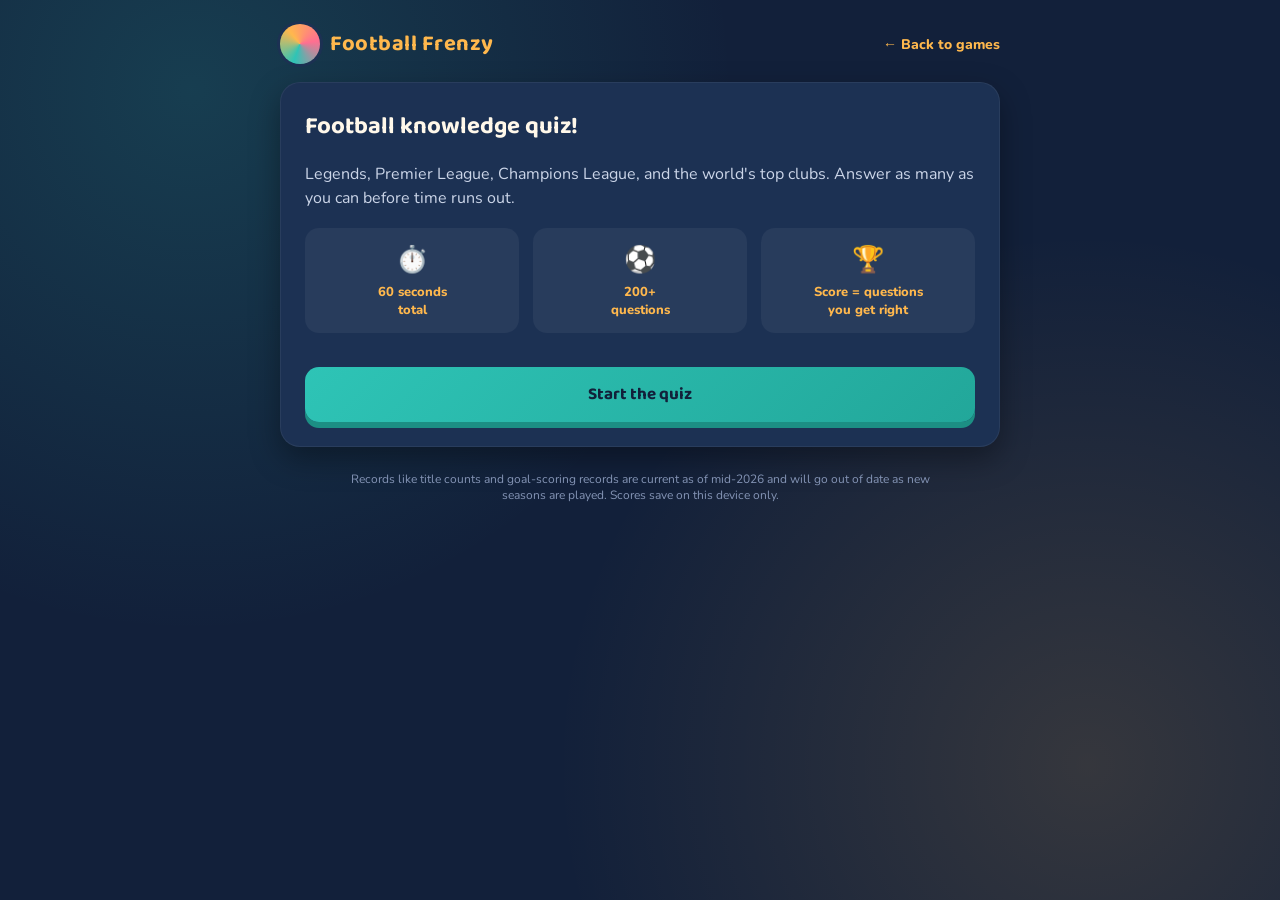
==== football-quiz.html @ 8cd802bc "Add files via upload" ====
<!DOCTYPE html>
<html lang="en">
<head>
<meta charset="UTF-8">
<meta name="viewport" content="width=device-width, initial-scale=1.0">
<title>Football Frenzy — Football Knowledge Quiz</title>
<link rel="preconnect" href="https://fonts.googleapis.com">
<link href="https://fonts.googleapis.com/css2?family=Baloo+2:wght@500;700;800&family=Nunito:wght@400;600;800&display=swap" rel="stylesheet">
<style>
  :root{
    --navy:#12203A;
    --navy-light:#1C3153;
    --cream:#FFF8EA;
    --gold:#FFB84D;
    --teal:#2EC4B6;
    --pink:#FF6F91;
    --ink:#152238;
    --good:#3DCC7C;
    --bad:#FF5D5D;
  }
  *{box-sizing:border-box;}
  body{
    margin:0;
    min-height:100vh;
    background:
      radial-gradient(circle at 15% 10%, rgba(46,196,182,0.18), transparent 40%),
      radial-gradient(circle at 85% 85%, rgba(255,184,77,0.15), transparent 40%),
      var(--navy);
    font-family:'Nunito',sans-serif;
    color:var(--cream);
    display:flex;
    flex-direction:column;
    align-items:center;
    padding:24px 16px 60px;
  }
  h1,h2,h3{font-family:'Baloo 2',sans-serif;margin:0;}
  a{color:var(--gold);}
  .top-nav{width:100%;max-width:720px;display:flex;justify-content:space-between;align-items:center;margin-bottom:18px;}
  .top-nav a{text-decoration:none;font-weight:800;font-size:14px;}
  .brand{display:flex;align-items:center;gap:10px;}
  .brand-badge{
    width:40px;height:40px;border-radius:50%;
    background:conic-gradient(from 200deg, var(--teal), var(--gold), var(--pink), var(--teal));
    box-shadow:0 0 0 3px var(--navy-light);
  }
  .brand h1{font-size:22px;color:var(--gold);letter-spacing:0.5px;}

  .card{
    width:100%;max-width:720px;
    background:var(--navy-light);
    border-radius:20px;
    padding:24px;
    box-shadow:0 12px 30px rgba(0,0,0,0.35);
    border:1px solid rgba(255,255,255,0.06);
  }

  #start-screen p{font-size:16px;line-height:1.5;color:#CBD5E8;}
  #start-screen .rules{display:flex;gap:14px;flex-wrap:wrap;margin:18px 0;}
  #start-screen .rule{
    flex:1;min-width:150px;
    background:rgba(255,255,255,0.05);
    border-radius:14px;
    padding:14px;
    text-align:center;
  }
  #start-screen .rule .emoji{font-size:26px;}
  #start-screen .rule .label{font-weight:800;font-size:13px;margin-top:6px;color:var(--gold);}

  input[type=text]{
    width:100%;padding:12px 14px;border-radius:12px;border:none;
    font-family:'Nunito',sans-serif;font-size:16px;font-weight:600;
    background:var(--cream);color:var(--ink);
  }
  button{
    font-family:'Baloo 2',sans-serif;
    cursor:pointer;
    border:none;
    border-radius:14px;
    font-weight:700;
  }
  .btn-primary{
    background:linear-gradient(135deg,var(--teal),#22A79A);
    color:var(--navy);
    padding:14px 22px;
    font-size:17px;
    width:100%;
    margin-top:16px;
    box-shadow:0 6px 0 #1C8F84;
    transition:transform .05s ease;
  }
  .btn-primary:active{transform:translateY(4px);box-shadow:0 2px 0 #1C8F84;}

  #game-screen{display:none;}
  .hud{display:flex;justify-content:space-between;align-items:center;margin-bottom:14px;}
  .hud .pill{
    background:rgba(255,255,255,0.08);
    padding:6px 14px;border-radius:999px;font-weight:800;font-size:14px;
  }
  .hud .timer{
    font-size:26px;font-weight:800;color:var(--gold);
    min-width:60px;text-align:right;
  }
  .timer.warn{color:var(--bad);}
  #timer-bar-track{height:6px;border-radius:6px;background:rgba(255,255,255,0.1);overflow:hidden;margin-bottom:18px;}
  #timer-bar{height:100%;background:linear-gradient(90deg,var(--teal),var(--gold));width:100%;}

  .category-tag{
    display:inline-block;
    background:rgba(255,184,77,0.15);
    color:var(--gold);
    font-size:12px;
    font-weight:800;
    padding:4px 12px;
    border-radius:999px;
    margin:0 auto 10px;
  }
  .tag-row{text-align:center;}

  #ball-visual{
    background:var(--cream);
    border-radius:16px;
    height:110px;
    display:flex;align-items:center;justify-content:center;
    margin-bottom:16px;
    font-size:56px;
  }

  .question-text{text-align:center;font-family:'Baloo 2',sans-serif;font-size:22px;color:var(--cream);margin-bottom:18px;line-height:1.3;}

  .answers{display:grid;grid-template-columns:1fr 1fr;gap:12px;}
  .answer-btn{
    background:rgba(255,255,255,0.06);
    color:var(--cream);
    border:2px solid rgba(255,255,255,0.12);
    padding:16px 10px;
    font-size:15px;
    text-align:center;
  }
  .answer-btn:hover{border-color:var(--teal);}
  .answer-btn.correct{background:var(--good);color:var(--ink);border-color:var(--good);}
  .answer-btn.wrong{background:var(--bad);color:#fff;border-color:var(--bad);}
  .answer-btn:disabled{cursor:default;}

  #feedback{text-align:center;font-weight:800;margin-top:14px;min-height:22px;font-size:15px;}

  #results-screen{display:none;text-align:center;}
  #results-screen .score-big{font-family:'Baloo 2',sans-serif;font-size:52px;color:var(--gold);margin:6px 0;}
  #results-screen p{color:#CBD5E8;}
  #name-form{display:flex;gap:10px;margin-top:18px;}
  #name-form input{flex:1;}
  #name-form button{padding:0 18px;background:var(--pink);color:#fff;}

  table{width:100%;border-collapse:collapse;margin-top:16px;}
  th,td{padding:10px;text-align:left;border-bottom:1px solid rgba(255,255,255,0.08);}
  th{color:var(--gold);font-family:'Baloo 2',sans-serif;font-size:14px;}
  td{font-weight:600;}
  tr:first-child td{color:var(--gold);font-weight:800;}

  .footer-note{font-size:12px;color:#8494B5;margin-top:24px;text-align:center;max-width:600px;}
</style>
</head>
<body>

<div class="top-nav">
  <div class="brand">
    <div class="brand-badge"></div>
    <h1>Football Frenzy</h1>
  </div>
  <a href="index.html">&larr; Back to games</a>
</div>

<div class="card" id="start-screen">
  <h2>Football knowledge quiz!</h2>
  <p>Legends, Premier League, Champions League, and the world's top clubs. Answer as many as you can before time runs out.</p>
  <div class="rules">
    <div class="rule"><div class="emoji">⏱️</div><div class="label">60 seconds<br>total</div></div>
    <div class="rule"><div class="emoji">⚽</div><div class="label">200+<br>questions</div></div>
    <div class="rule"><div class="emoji">🏆</div><div class="label">Score = questions<br>you get right</div></div>
  </div>
  <button class="btn-primary" id="start-btn">Start the quiz</button>
</div>

<div class="card" id="game-screen">
  <div class="hud">
    <span class="pill" id="score-pill">Correct: 0</span>
    <span class="timer" id="timer-display">60</span>
  </div>
  <div id="timer-bar-track"><div id="timer-bar"></div></div>
  <div class="tag-row"><span class="category-tag" id="category-tag">Category</span></div>
  <div id="ball-visual">⚽</div>
  <div class="question-text" id="question-text">Question</div>
  <div class="answers" id="answers"></div>
  <div id="feedback"></div>
</div>

<div class="card" id="results-screen">
  <h2>Full time!</h2>
  <p>Questions answered correctly:</p>
  <div class="score-big" id="final-score">0</div>
  <form id="name-form">
    <input type="text" id="player-name" placeholder="Enter your name" maxlength="18" required>
    <button type="submit">Save score</button>
  </form>
  <h3 style="margin-top:26px;">Top scores</h3>
  <table id="leaderboard"><tbody></tbody></table>
  <button class="btn-primary" id="play-again-btn">Play again</button>
</div>

<p class="footer-note">Records like title counts and goal-scoring records are current as of mid-2026 and will go out of date as new seasons are played. Scores save on this device only.</p>

<script>
/* ---------- Question bank ---------- */
/* Each question: category, q (question text), options (4), answer (must match one option exactly) */
const QUESTIONS = [
// ===== LEGENDS =====
{category:"Legends", q:"Which country is Pelé from?", options:["Brazil","Argentina","Portugal","Uruguay"], answer:"Brazil"},
{category:"Legends", q:"Which country is Diego Maradona from?", options:["Argentina","Brazil","Chile","Spain"], answer:"Argentina"},
{category:"Legends", q:"Which country is Cristiano Ronaldo from?", options:["Portugal","Spain","Brazil","Italy"], answer:"Portugal"},
{category:"Legends", q:"Which country is Lionel Messi from?", options:["Argentina","Uruguay","Brazil","Spain"], answer:"Argentina"},
{category:"Legends", q:"Which club did Lionel Messi spend most of his career at?", options:["Barcelona","Real Madrid","Juventus","AC Milan"], answer:"Barcelona"},
{category:"Legends", q:"Which club did Cristiano Ronaldo NOT play for?", options:["Barcelona","Real Madrid","Manchester United","Juventus"], answer:"Barcelona"},
{category:"Legends", q:"Which country is Zinedine Zidane from?", options:["France","Algeria","Italy","Spain"], answer:"France"},
{category:"Legends", q:"What position did Zinedine Zidane play?", options:["Midfielder","Goalkeeper","Defender","Striker"], answer:"Midfielder"},
{category:"Legends", q:"Which club is David Beckham most associated with?", options:["Manchester United","Chelsea","Arsenal","Liverpool"], answer:"Manchester United"},
{category:"Legends", q:"Which country is David Beckham from?", options:["England","Wales","Scotland","Ireland"], answer:"England"},
{category:"Legends", q:"Which country is Neymar from?", options:["Brazil","Portugal","Argentina","Colombia"], answer:"Brazil"},
{category:"Legends", q:"Which country is Kylian Mbappé from?", options:["France","Cameroon","Belgium","Morocco"], answer:"France"},
{category:"Legends", q:"Which club did Kylian Mbappé join in 2024?", options:["Real Madrid","Barcelona","Manchester City","Bayern Munich"], answer:"Real Madrid"},
{category:"Legends", q:"Which country is Erling Haaland from?", options:["Norway","Sweden","Denmark","Iceland"], answer:"Norway"},
{category:"Legends", q:"Which club does Erling Haaland play for?", options:["Manchester City","Liverpool","Arsenal","Chelsea"], answer:"Manchester City"},
{category:"Legends", q:"Which country is Mohamed Salah from?", options:["Egypt","Morocco","Algeria","Tunisia"], answer:"Egypt"},
{category:"Legends", q:"Which club is Mohamed Salah famous for playing at?", options:["Liverpool","Chelsea","Arsenal","Everton"], answer:"Liverpool"},
{category:"Legends", q:"Which country is Kevin De Bruyne from?", options:["Belgium","Netherlands","Germany","France"], answer:"Belgium"},
{category:"Legends", q:"Which country is Luka Modrić from?", options:["Croatia","Serbia","Slovenia","Bosnia"], answer:"Croatia"},
{category:"Legends", q:"Which club is Luka Modrić most associated with?", options:["Real Madrid","Barcelona","Atletico Madrid","Sevilla"], answer:"Real Madrid"},
{category:"Legends", q:"Which country is Luis Suárez from?", options:["Uruguay","Argentina","Chile","Paraguay"], answer:"Uruguay"},
{category:"Legends", q:"Which position did Gianluigi Buffon play?", options:["Goalkeeper","Defender","Midfielder","Striker"], answer:"Goalkeeper"},
{category:"Legends", q:"Which country is Gianluigi Buffon from?", options:["Italy","Spain","France","Portugal"], answer:"Italy"},
{category:"Legends", q:"Which country is Andrés Iniesta from?", options:["Spain","Portugal","Italy","France"], answer:"Spain"},
{category:"Legends", q:"Which country is Xavi Hernández from?", options:["Spain","Portugal","Italy","Argentina"], answer:"Spain"},
{category:"Legends", q:"Which country is Johan Cruyff from?", options:["Netherlands","Belgium","Germany","Denmark"], answer:"Netherlands"},
{category:"Legends", q:"Which country is Franz Beckenbauer from?", options:["Germany","Austria","Switzerland","Netherlands"], answer:"Germany"},
{category:"Legends", q:"Which country is Paolo Maldini from?", options:["Italy","Spain","France","Portugal"], answer:"Italy"},
{category:"Legends", q:"Which club is Paolo Maldini famous for playing his whole career at?", options:["AC Milan","Juventus","Inter Milan","Roma"], answer:"AC Milan"},
{category:"Legends", q:"Which country is George Best from?", options:["Northern Ireland","Ireland","Scotland","Wales"], answer:"Northern Ireland"},
{category:"Legends", q:"Which country is Thierry Henry from?", options:["France","Belgium","Netherlands","Senegal"], answer:"France"},
{category:"Legends", q:"Which club is Thierry Henry most famous for playing at?", options:["Arsenal","Chelsea","Manchester United","Liverpool"], answer:"Arsenal"},
{category:"Legends", q:"Which country is Didier Drogba from?", options:["Ivory Coast","Senegal","Ghana","Cameroon"], answer:"Ivory Coast"},
{category:"Legends", q:"Which club is Didier Drogba most famous for playing at?", options:["Chelsea","Arsenal","Manchester City","Liverpool"], answer:"Chelsea"},
{category:"Legends", q:"Which country is Wayne Rooney from?", options:["England","Wales","Scotland","Ireland"], answer:"England"},
{category:"Legends", q:"Which country is Steven Gerrard from?", options:["England","Scotland","Wales","Ireland"], answer:"England"},
{category:"Legends", q:"Which club is Steven Gerrard most famous for playing at?", options:["Liverpool","Everton","Chelsea","Manchester United"], answer:"Liverpool"},
{category:"Legends", q:"Which country is Frank Lampard from?", options:["England","Wales","Scotland","Ireland"], answer:"England"},
{category:"Legends", q:"Which country is Ronaldinho from?", options:["Brazil","Portugal","Argentina","Spain"], answer:"Brazil"},
{category:"Legends", q:"Which country is Zico from?", options:["Brazil","Portugal","Argentina","Uruguay"], answer:"Brazil"},
{category:"Legends", q:"Eusébio was one of Portugal's greatest players. Where was he born?", options:["Mozambique","Angola","Brazil","Spain"], answer:"Mozambique"},
{category:"Legends", q:"Which country is Michel Platini from?", options:["France","Italy","Belgium","Switzerland"], answer:"France"},
{category:"Legends", q:"Which country is Roberto Baggio from?", options:["Italy","Spain","France","Portugal"], answer:"Italy"},
{category:"Legends", q:"Which country is Francesco Totti from?", options:["Italy","Spain","France","Argentina"], answer:"Italy"},
{category:"Legends", q:"Which club did Francesco Totti play his whole career at?", options:["Roma","Lazio","Juventus","AC Milan"], answer:"Roma"},
{category:"Legends", q:"Which country is Robert Lewandowski from?", options:["Poland","Czechia","Germany","Slovakia"], answer:"Poland"},
{category:"Legends", q:"Which country is Zlatan Ibrahimović from?", options:["Sweden","Norway","Denmark","Finland"], answer:"Sweden"},
{category:"Legends", q:"Which country is Ryan Giggs from?", options:["Wales","England","Scotland","Ireland"], answer:"Wales"},
{category:"Legends", q:"Which club did Ryan Giggs spend his whole career at?", options:["Manchester United","Manchester City","Liverpool","Everton"], answer:"Manchester United"},
{category:"Legends", q:"Which country is Rio Ferdinand from?", options:["England","Jamaica","Scotland","Wales"], answer:"England"},
{category:"Legends", q:"Which country is Sergio Ramos from?", options:["Spain","Portugal","Italy","France"], answer:"Spain"},
{category:"Legends", q:"Which country is Iker Casillas from?", options:["Spain","Portugal","Italy","France"], answer:"Spain"},
{category:"Legends", q:"How many Ballon d'Or awards has Lionel Messi won, the most ever?", options:["8","6","7","9"], answer:"8"},
{category:"Legends", q:"How many Ballon d'Or awards has Cristiano Ronaldo won?", options:["5","8","4","6"], answer:"5"},
{category:"Legends", q:"Who won the Ballon d'Or in 2025?", options:["Ousmane Dembélé","Kylian Mbappé","Erling Haaland","Lionel Messi"], answer:"Ousmane Dembélé"},
{category:"Legends", q:"Which club is Karim Benzema most associated with?", options:["Real Madrid","Barcelona","Atletico Madrid","Lyon"], answer:"Real Madrid"},
{category:"Legends", q:"Which country is Karim Benzema from?", options:["France","Algeria","Morocco","Tunisia"], answer:"France"},
{category:"Legends", q:"Which country is Virgil van Dijk from?", options:["Netherlands","Belgium","Suriname","Germany"], answer:"Netherlands"},
{category:"Legends", q:"Which country is Harry Kane from?", options:["England","Wales","Scotland","Ireland"], answer:"England"},
{category:"Legends", q:"Which club does Harry Kane play for now?", options:["Bayern Munich","Real Madrid","Barcelona","Paris Saint-Germain"], answer:"Bayern Munich"},
{category:"Legends", q:"Which country is Marco van Basten from?", options:["Netherlands","Belgium","Germany","Denmark"], answer:"Netherlands"},
// ===== PREMIER LEAGUE =====
{category:"Premier League", q:"How many clubs play in the Premier League each season?", options:["20","18","22","24"], answer:"20"},
{category:"Premier League", q:"Which club has won the most Premier League titles?", options:["Manchester United","Manchester City","Chelsea","Arsenal"], answer:"Manchester United"},
{category:"Premier League", q:"How many Premier League titles has Manchester United won?", options:["13","10","15","8"], answer:"13"},
{category:"Premier League", q:"Which manager led Manchester United to 13 Premier League titles?", options:["Alex Ferguson","José Mourinho","Pep Guardiola","Arsène Wenger"], answer:"Alex Ferguson"},
{category:"Premier League", q:"Which club won the Premier League in the 2025-26 season?", options:["Arsenal","Manchester City","Liverpool","Chelsea"], answer:"Arsenal"},
{category:"Premier League", q:"Which club won the Premier League in the 2024-25 season?", options:["Liverpool","Manchester City","Arsenal","Chelsea"], answer:"Liverpool"},
{category:"Premier League", q:"Which club won the Premier League title four seasons in a row from 2020-21 to 2023-24?", options:["Manchester City","Liverpool","Chelsea","Arsenal"], answer:"Manchester City"},
{category:"Premier League", q:"Who is the Premier League's all-time top goal scorer?", options:["Alan Shearer","Wayne Rooney","Harry Kane","Thierry Henry"], answer:"Alan Shearer"},
{category:"Premier League", q:"What is Arsenal's nickname?", options:["The Gunners","The Reds","The Hammers","The Blues"], answer:"The Gunners"},
{category:"Premier League", q:"What is Liverpool's nickname?", options:["The Reds","The Blues","The Toffees","The Gunners"], answer:"The Reds"},
{category:"Premier League", q:"What is Chelsea's nickname?", options:["The Blues","The Reds","The Hammers","The Eagles"], answer:"The Blues"},
{category:"Premier League", q:"What is Manchester United's nickname?", options:["The Red Devils","The Blues","The Toffees","The Gunners"], answer:"The Red Devils"},
{category:"Premier League", q:"What is Manchester City's nickname?", options:["The Citizens","The Reds","The Toffees","The Hammers"], answer:"The Citizens"},
{category:"Premier League", q:"What is Tottenham Hotspur's nickname?", options:["Spurs","The Gunners","The Hammers","The Eagles"], answer:"Spurs"},
{category:"Premier League", q:"What is West Ham United's nickname?", options:["The Hammers","The Eagles","The Toffees","The Foxes"], answer:"The Hammers"},
{category:"Premier League", q:"What is Everton's nickname?", options:["The Toffees","The Citizens","The Reds","The Eagles"], answer:"The Toffees"},
{category:"Premier League", q:"What is Newcastle United's nickname?", options:["The Magpies","The Hammers","The Toffees","The Foxes"], answer:"The Magpies"},
{category:"Premier League", q:"What is Leicester City's nickname?", options:["The Foxes","The Eagles","The Hammers","The Magpies"], answer:"The Foxes"},
{category:"Premier League", q:"What is Aston Villa's nickname?", options:["The Villans","The Gunners","The Toffees","The Eagles"], answer:"The Villans"},
{category:"Premier League", q:"What is Crystal Palace's nickname?", options:["The Eagles","The Hammers","The Foxes","The Toffees"], answer:"The Eagles"},
{category:"Premier League", q:"Which stadium is Arsenal's home ground?", options:["Emirates Stadium","Old Trafford","Anfield","Stamford Bridge"], answer:"Emirates Stadium"},
{category:"Premier League", q:"Which stadium is Manchester United's home ground?", options:["Old Trafford","Anfield","Emirates Stadium","Stamford Bridge"], answer:"Old Trafford"},
{category:"Premier League", q:"Which stadium is Liverpool's home ground?", options:["Anfield","Old Trafford","Goodison Park","Stamford Bridge"], answer:"Anfield"},
{category:"Premier League", q:"Which stadium is Chelsea's home ground?", options:["Stamford Bridge","Emirates Stadium","Anfield","The Etihad"], answer:"Stamford Bridge"},
{category:"Premier League", q:"Which stadium is Manchester City's home ground?", options:["Etihad Stadium","Old Trafford","Anfield","Emirates Stadium"], answer:"Etihad Stadium"},
{category:"Premier League", q:"Which stadium is Tottenham Hotspur's home ground?", options:["Tottenham Hotspur Stadium","Emirates Stadium","Stamford Bridge","Anfield"], answer:"Tottenham Hotspur Stadium"},
{category:"Premier League", q:"Which club went an entire Premier League season unbeaten in 2003-04?", options:["Arsenal","Chelsea","Manchester United","Liverpool"], answer:"Arsenal"},
{category:"Premier League", q:"What are Arsenal's 2003-04 Invincibles famous for?", options:["Not losing a single league game","Winning every game","Scoring 100 goals","Never conceding a goal"], answer:"Not losing a single league game"},
{category:"Premier League", q:"In what year was the Premier League founded?", options:["1992","1988","1995","2000"], answer:"1992"},
{category:"Premier League", q:"How many points are awarded for a win in the Premier League?", options:["3","2","1","5"], answer:"3"},
{category:"Premier League", q:"How many points are awarded for a draw in the Premier League?", options:["1","2","0","3"], answer:"1"},
{category:"Premier League", q:"How many teams are relegated from the Premier League each season?", options:["3","2","4","1"], answer:"3"},
{category:"Premier League", q:"Which manager won the Premier League with Chelsea, then later with Manchester United?", options:["José Mourinho","Pep Guardiola","Carlo Ancelotti","Jürgen Klopp"], answer:"José Mourinho"},
{category:"Premier League", q:"Which manager guided Liverpool to the 2019-20 Premier League title?", options:["Jürgen Klopp","Arne Slot","Rafael Benítez","Brendan Rodgers"], answer:"Jürgen Klopp"},
{category:"Premier League", q:"Which manager guided Liverpool to the 2024-25 Premier League title?", options:["Arne Slot","Jürgen Klopp","Roy Hodgson","Kenny Dalglish"], answer:"Arne Slot"},
{category:"Premier League", q:"Which manager guided Arsenal to the 2025-26 Premier League title?", options:["Mikel Arteta","Arsène Wenger","Unai Emery","Freddie Ljungberg"], answer:"Mikel Arteta"},
{category:"Premier League", q:"Which club is known for having two famous local rivals nicknamed the Manchester Derby?", options:["Manchester United and Manchester City","Liverpool and Everton","Arsenal and Tottenham","Chelsea and Fulham"], answer:"Manchester United and Manchester City"},
{category:"Premier League", q:"What is the Liverpool vs Everton match commonly called?", options:["The Merseyside Derby","The North London Derby","The Manchester Derby","The North West Derby"], answer:"The Merseyside Derby"},
{category:"Premier League", q:"What is the Arsenal vs Tottenham match commonly called?", options:["The North London Derby","The Merseyside Derby","The South London Derby","The London Derby"], answer:"The North London Derby"},
{category:"Premier League", q:"Which club plays its home games at Villa Park?", options:["Aston Villa","West Bromwich Albion","Wolverhampton Wanderers","Birmingham City"], answer:"Aston Villa"},
{category:"Premier League", q:"What colour shirts does Manchester United usually wear at home?", options:["Red","Blue","Green","White"], answer:"Red"},
{category:"Premier League", q:"What colour shirts does Chelsea usually wear at home?", options:["Blue","Red","Green","Black"], answer:"Blue"},
{category:"Premier League", q:"What colour shirts does Liverpool usually wear at home?", options:["Red","Blue","Green","White"], answer:"Red"},
{category:"Premier League", q:"What colour shirts does Arsenal usually wear at home?", options:["Red","Blue","Green","Yellow"], answer:"Red"},
{category:"Premier League", q:"What colour shirts does Manchester City usually wear at home?", options:["Sky blue","Red","Green","Black"], answer:"Sky blue"},
// ===== CHAMPIONS LEAGUE =====
{category:"Champions League", q:"Which club has won the most Champions League / European Cup titles?", options:["Real Madrid","AC Milan","Bayern Munich","Liverpool"], answer:"Real Madrid"},
{category:"Champions League", q:"How many Champions League titles has Real Madrid won?", options:["15","10","12","8"], answer:"15"},
{category:"Champions League", q:"Which club has won the second-most Champions League / European Cup titles, with 7?", options:["AC Milan","Bayern Munich","Liverpool","Barcelona"], answer:"AC Milan"},
{category:"Champions League", q:"How many Champions League titles have both Bayern Munich and Liverpool won?", options:["6","5","7","4"], answer:"6"},
{category:"Champions League", q:"Which club won the Champions League in 2025 and 2026, back-to-back?", options:["Paris Saint-Germain","Real Madrid","Manchester City","Bayern Munich"], answer:"Paris Saint-Germain"},
{category:"Champions League", q:"Who is the Champions League's all-time top scorer?", options:["Cristiano Ronaldo","Lionel Messi","Robert Lewandowski","Karim Benzema"], answer:"Cristiano Ronaldo"},
{category:"Champions League", q:"Who is second on the Champions League all-time scoring list?", options:["Lionel Messi","Cristiano Ronaldo","Karim Benzema","Robert Lewandowski"], answer:"Lionel Messi"},
{category:"Champions League", q:"In which year was the European Cup, now the Champions League, first held?", options:["1955","1945","1960","1970"], answer:"1955"},
{category:"Champions League", q:"Real Madrid won five European Cups in a row starting in which decade?", options:["1950s","1960s","1970s","1980s"], answer:"1950s"},
{category:"Champions League", q:"Which club famously came back from 3-0 down to win the 2005 Champions League final?", options:["Liverpool","AC Milan","Chelsea","Manchester United"], answer:"Liverpool"},
{category:"Champions League", q:"The 2005 Champions League final comeback is often called what?", options:["The Miracle of Istanbul","The Miracle of Madrid","The Comeback Kings","The Great Escape"], answer:"The Miracle of Istanbul"},
{category:"Champions League", q:"Which English club won the Champions League as part of a historic Treble in 1999?", options:["Manchester United","Liverpool","Chelsea","Arsenal"], answer:"Manchester United"},
{category:"Champions League", q:"What does winning 'the Treble' mean in football?", options:["Winning three major trophies in one season","Scoring three goals in a final","Winning three Champions Leagues in a row","Beating three rivals in one season"], answer:"Winning three major trophies in one season"},
{category:"Champions League", q:"How many teams currently compete in the Champions League league phase?", options:["36","32","24","40"], answer:"36"},
{category:"Champions League", q:"Which trophy do Champions League winners lift, nicknamed 'Big Ears'?", options:["The European Cup trophy","The Golden Boot","The Ballon d'Or","The FA Cup"], answer:"The European Cup trophy"},
{category:"Champions League", q:"Which club lost the Champions League final a record seven times?", options:["Juventus","Bayern Munich","Liverpool","Arsenal"], answer:"Juventus"},
{category:"Champions League", q:"Which club won the Champions League final in 2025, beating Inter Milan 5-0?", options:["Paris Saint-Germain","Real Madrid","Manchester City","Bayern Munich"], answer:"Paris Saint-Germain"},
{category:"Champions League", q:"Barcelona and Real Madrid have both won the Champions League. Which country are they from?", options:["Spain","Portugal","Italy","France"], answer:"Spain"},
{category:"Champions League", q:"Which country has provided the most Champions League winning clubs?", options:["Spain","England","Italy","Germany"], answer:"Spain"},
{category:"Champions League", q:"Which German club has won the Champions League 6 times?", options:["Bayern Munich","Borussia Dortmund","Bayer Leverkusen","RB Leipzig"], answer:"Bayern Munich"},
{category:"Champions League", q:"Which Dutch club famously won three Champions Leagues in a row in the early 1970s?", options:["Ajax","PSV Eindhoven","Feyenoord","AZ Alkmaar"], answer:"Ajax"},
{category:"Champions League", q:"Which competition is one level below the Champions League in European football?", options:["Europa League","Conference League","FA Cup","World Cup"], answer:"Europa League"},
{category:"Champions League", q:"What is the third-tier UEFA club competition called, launched in 2021?", options:["Conference League","Europa League","Nations League","Super Cup"], answer:"Conference League"},
{category:"Champions League", q:"Real Madrid beat which club 2-1 in the 2024 Champions League final?", options:["Borussia Dortmund","Manchester City","Bayern Munich","Paris Saint-Germain"], answer:"Borussia Dortmund"},
{category:"Champions League", q:"Which club won the Champions League final in 2023, beating Inter Milan?", options:["Manchester City","Real Madrid","Bayern Munich","Chelsea"], answer:"Manchester City"},
{category:"Champions League", q:"Which trophy did Manchester City complete alongside the Champions League in their 2022-23 Treble?", options:["Premier League and FA Cup","La Liga and Copa del Rey","Serie A and Coppa Italia","Bundesliga and DFB-Pokal"], answer:"Premier League and FA Cup"},
// ===== WORLD FOOTBALL / TOP LEAGUES =====
{category:"World Football", q:"Which country has won the most FIFA World Cups?", options:["Brazil","Germany","Italy","Argentina"], answer:"Brazil"},
{category:"World Football", q:"How many World Cups has Brazil won?", options:["5","4","3","6"], answer:"5"},
{category:"World Football", q:"Which country won the 2022 FIFA World Cup?", options:["Argentina","France","Brazil","Croatia"], answer:"Argentina"},
{category:"World Football", q:"Which country won the 2018 FIFA World Cup?", options:["France","Croatia","Belgium","England"], answer:"France"},
{category:"World Football", q:"Which country won the 2014 FIFA World Cup?", options:["Germany","Argentina","Brazil","Netherlands"], answer:"Germany"},
{category:"World Football", q:"How often is the FIFA World Cup held?", options:["Every 4 years","Every 2 years","Every year","Every 5 years"], answer:"Every 4 years"},
{category:"World Football", q:"Which club has won the most Spanish La Liga titles?", options:["Real Madrid","Barcelona","Atletico Madrid","Sevilla"], answer:"Real Madrid"},
{category:"World Football", q:"Which club has won the most Italian Serie A titles?", options:["Juventus","AC Milan","Inter Milan","Roma"], answer:"Juventus"},
{category:"World Football", q:"Which club has won the most German Bundesliga titles?", options:["Bayern Munich","Borussia Dortmund","Bayer Leverkusen","RB Leipzig"], answer:"Bayern Munich"},
{category:"World Football", q:"Which club has dominated the French Ligue 1 in recent seasons?", options:["Paris Saint-Germain","Marseille","Lyon","Monaco"], answer:"Paris Saint-Germain"},
{category:"World Football", q:"Which country's top league is Serie A?", options:["Italy","Spain","France","Portugal"], answer:"Italy"},
{category:"World Football", q:"Which country's top league is La Liga?", options:["Spain","Italy","Portugal","France"], answer:"Spain"},
{category:"World Football", q:"Which country's top league is the Bundesliga?", options:["Germany","Austria","Switzerland","Netherlands"], answer:"Germany"},
{category:"World Football", q:"Which country's top league is Ligue 1?", options:["France","Belgium","Switzerland","Monaco"], answer:"France"},
{category:"World Football", q:"What is the biggest rivalry match between Real Madrid and Barcelona called?", options:["El Clásico","El Derbi","La Liga Cup","El Grande"], answer:"El Clásico"},
{category:"World Football", q:"What is the football World Cup trophy called?", options:["The FIFA World Cup Trophy","The Golden Cup","The Jules Rimet Cup (its old name, still often used)","The Champions Trophy"], answer:"The FIFA World Cup Trophy"},
{category:"World Football", q:"How many players does each football team have on the pitch, including the goalkeeper?", options:["11","10","12","9"], answer:"11"},
{category:"World Football", q:"How long is a standard football match, not counting stoppage time?", options:["90 minutes","80 minutes","100 minutes","60 minutes"], answer:"90 minutes"},
{category:"World Football", q:"What card does a referee show for a serious foul that sends a player off?", options:["Red card","Yellow card","Blue card","Black card"], answer:"Red card"},
{category:"World Football", q:"What card does a referee show as a warning?", options:["Yellow card","Red card","Blue card","Green card"], answer:"Yellow card"},
{category:"World Football", q:"What is it called when a player scores three goals in one match?", options:["A hat-trick","A treble","A triple","A trio"], answer:"A hat-trick"},
{category:"World Football", q:"What is the offside rule designed to prevent?", options:["Attacking players gaining an unfair advantage behind the defence","Players from tackling too hard","Goalkeepers leaving their box","Teams from scoring too many goals"], answer:"Attacking players gaining an unfair advantage behind the defence"},
{category:"World Football", q:"What is awarded to a team when a foul happens inside the penalty area?", options:["A penalty kick","A corner kick","A free kick outside the box","A throw-in"], answer:"A penalty kick"},
{category:"World Football", q:"Which competition do European national teams play in every four years?", options:["UEFA European Championship (the Euros)","The Copa America","The World Cup","The Nations League"], answer:"UEFA European Championship (the Euros)"},
{category:"World Football", q:"Which country won UEFA Euro 2024?", options:["Spain","England","Germany","France"], answer:"Spain"},
{category:"World Football", q:"Which continent hosts the Copa América?", options:["South America","Europe","Africa","Asia"], answer:"South America"},
{category:"World Football", q:"Which club is nicknamed 'the Old Lady' in Italian football?", options:["Juventus","AC Milan","Inter Milan","Roma"], answer:"Juventus"},
{category:"World Football", q:"Which club is nicknamed 'the Rossoneri' (red and blacks)?", options:["AC Milan","Inter Milan","Juventus","Napoli"], answer:"AC Milan"},
{category:"World Football", q:"Which German club is famous for its Yellow Wall of fans?", options:["Borussia Dortmund","Bayern Munich","Bayer Leverkusen","Schalke"], answer:"Borussia Dortmund"},
{category:"World Football", q:"Which Brazilian club is Pelé most associated with?", options:["Santos","Flamengo","Corinthians","São Paulo"], answer:"Santos"},
{category:"World Football", q:"Which Argentine club is Diego Maradona most associated with as a boyhood club?", options:["Boca Juniors","River Plate","Independiente","Racing Club"], answer:"Boca Juniors"},
{category:"World Football", q:"Which shape is a football pitch?", options:["Rectangle","Square","Oval","Circle"], answer:"Rectangle"},
{category:"World Football", q:"How many players from each team are allowed on the pitch at kickoff?", options:["11","10","12","9"], answer:"11"},
{category:"World Football", q:"What is the term for a goalkeeper saving every shot in a match without conceding?", options:["A clean sheet","A shutout win","A perfect game","A blank slate"], answer:"A clean sheet"},
{category:"World Football", q:"Which award is given to the top goal scorer of a World Cup tournament?", options:["The Golden Boot","The Golden Ball","The Golden Glove","The Silver Boot"], answer:"The Golden Boot"},
{category:"World Football", q:"Which award is given to the best player of a World Cup tournament?", options:["The Golden Ball","The Golden Boot","The Golden Glove","MVP Trophy"], answer:"The Golden Ball"},
{category:"World Football", q:"Which award is given to the best goalkeeper of a World Cup tournament?", options:["The Golden Glove","The Golden Boot","The Golden Ball","Best Keeper Award"], answer:"The Golden Glove"},
{category:"World Football", q:"Which country hosted the 2022 FIFA World Cup?", options:["Qatar","Russia","United States","Brazil"], answer:"Qatar"},
{category:"World Football", q:"Which country hosted the 2018 FIFA World Cup?", options:["Russia","Qatar","Brazil","Germany"], answer:"Russia"},
{category:"World Football", q:"Which countries are jointly hosting the 2026 FIFA World Cup?", options:["USA, Canada and Mexico","Spain and Portugal","England and Scotland","Brazil and Argentina"], answer:"USA, Canada and Mexico"},
{category:"World Football", q:"How many countries jointly host the 2026 FIFA World Cup?", options:["3","2","4","1"], answer:"3"},
{category:"World Football", q:"What is the standard weight range of a professional football roughly, in ounces?", options:["14-16 ounces","10-12 ounces","18-20 ounces","8-10 ounces"], answer:"14-16 ounces"},
{category:"World Football", q:"Which continent's football body is called CONMEBOL?", options:["South America","Europe","Africa","Asia"], answer:"South America"},
{category:"World Football", q:"Which continent's football body is called UEFA?", options:["Europe","South America","Africa","Asia"], answer:"Europe"},
{category:"World Football", q:"What does FIFA stand for in football?", options:["The international body that governs world football","The European football body","The world referees' union","The players' trade union"], answer:"The international body that governs world football"},
{category:"World Football", q:"Which Portuguese club did Cristiano Ronaldo start his professional career at?", options:["Sporting CP","Benfica","Porto","Braga"], answer:"Sporting CP"},
{category:"World Football", q:"Which club did Lionel Messi join in the USA in 2023?", options:["Inter Miami","LA Galaxy","New York City FC","Atlanta United"], answer:"Inter Miami"},
{category:"World Football", q:"Which position on the pitch is closest to the goal, tasked with stopping shots?", options:["Goalkeeper","Striker","Winger","Midfielder"], answer:"Goalkeeper"},
{category:"World Football", q:"Which position is mainly responsible for scoring goals?", options:["Striker","Goalkeeper","Centre-back","Full-back"], answer:"Striker"},
{category:"World Football", q:"What is it called when the score is level after normal time and extra time in a knockout match, decided by kicks?", options:["A penalty shootout","A golden goal","A replay","Sudden death"], answer:"A penalty shootout"},
{category:"Legends", q:"Which country is Sadio Mané from?", options:["Senegal","Ivory Coast","Nigeria","Ghana"], answer:"Senegal"},
{category:"Legends", q:"Which country is Riyad Mahrez from?", options:["Algeria","Morocco","Tunisia","Egypt"], answer:"Algeria"},
{category:"Legends", q:"Which country is Son Heung-min from?", options:["South Korea","Japan","China","North Korea"], answer:"South Korea"},
{category:"Legends", q:"Which club is Son Heung-min most associated with?", options:["Tottenham Hotspur","Arsenal","Chelsea","Liverpool"], answer:"Tottenham Hotspur"},
{category:"Legends", q:"Which country is Bukayo Saka from?", options:["England","Nigeria","Ghana","Wales"], answer:"England"},
{category:"Legends", q:"Which country is Jude Bellingham from?", options:["England","Wales","Scotland","Ireland"], answer:"England"},
{category:"Legends", q:"Which club does Jude Bellingham play for?", options:["Real Madrid","Barcelona","Manchester City","Bayern Munich"], answer:"Real Madrid"},
{category:"Legends", q:"Which country is Vinícius Júnior from?", options:["Brazil","Portugal","Argentina","Uruguay"], answer:"Brazil"},
{category:"Legends", q:"Which club does Vinícius Júnior play for?", options:["Real Madrid","Barcelona","Paris Saint-Germain","AC Milan"], answer:"Real Madrid"},
{category:"Legends", q:"Which country is Pedri from?", options:["Spain","Portugal","Italy","France"], answer:"Spain"},
{category:"Legends", q:"Which club does Pedri play for?", options:["Barcelona","Real Madrid","Atletico Madrid","Sevilla"], answer:"Barcelona"},
{category:"Legends", q:"Which country is Toni Kroos from?", options:["Germany","Austria","Switzerland","Netherlands"], answer:"Germany"},
{category:"Legends", q:"Which country is Xabi Alonso from?", options:["Spain","Portugal","Italy","France"], answer:"Spain"},
{category:"Legends", q:"Which country is Pep Guardiola from?", options:["Spain","Portugal","Italy","Argentina"], answer:"Spain"},
{category:"Legends", q:"Which club is Pep Guardiola the manager of?", options:["Manchester City","Liverpool","Chelsea","Arsenal"], answer:"Manchester City"},
{category:"Legends", q:"Which country is Jürgen Klopp from?", options:["Germany","Austria","Switzerland","Netherlands"], answer:"Germany"},
{category:"Legends", q:"Which country is Arsène Wenger from?", options:["France","Belgium","Switzerland","Germany"], answer:"France"},
{category:"Premier League", q:"What is Wolverhampton Wanderers' nickname?", options:["Wolves","The Foxes","The Baggies","The Hornets"], answer:"Wolves"},
{category:"Premier League", q:"What is Brighton & Hove Albion's nickname?", options:["The Seagulls","The Eagles","The Toffees","The Hornets"], answer:"The Seagulls"},
{category:"Premier League", q:"What is Fulham's nickname?", options:["The Cottagers","The Hammers","The Hornets","The Baggies"], answer:"The Cottagers"},
{category:"Premier League", q:"What is Brentford's nickname?", options:["The Bees","The Hornets","The Wasps","The Bees' rival"], answer:"The Bees"},
{category:"Premier League", q:"Which club plays home games at the King Power Stadium?", options:["Leicester City","Nottingham Forest","Southampton","Brighton"], answer:"Leicester City"},
{category:"Premier League", q:"Which club plays home games at St James' Park?", options:["Newcastle United","Sunderland","Middlesbrough","Leeds United"], answer:"Newcastle United"},
{category:"Premier League", q:"How many Premier League titles has Manchester City won since 2011-12?", options:["8","6","10","4"], answer:"8"},
{category:"Premier League", q:"Which club won the Premier League in its very first season, 1992-93?", options:["Manchester United","Blackburn Rovers","Arsenal","Leeds United"], answer:"Manchester United"},
{category:"Premier League", q:"Which club famously won the Premier League as huge underdogs in the 2015-16 season?", options:["Leicester City","Burnley","Wigan Athletic","Stoke City"], answer:"Leicester City"},
{category:"World Football", q:"Which country won the very first FIFA World Cup in 1930?", options:["Uruguay","Brazil","Argentina","Italy"], answer:"Uruguay"},
{category:"World Football", q:"Which country has won the World Cup 4 times, tied for second-most?", options:["Germany","Argentina","Italy","France"], answer:"Germany"},
{category:"World Football", q:"Which country has also won the World Cup 4 times?", options:["Italy","France","Spain","England"], answer:"Italy"},
{category:"World Football", q:"How many times has England won the World Cup?", options:["1","0","2","3"], answer:"1"},
{category:"World Football", q:"In which year did England win the World Cup?", options:["1966","1970","1958","1990"], answer:"1966"},
{category:"World Football", q:"Which club is nicknamed 'the Blaugrana' because of their blue and red shirts?", options:["Barcelona","Real Madrid","Atletico Madrid","Valencia"], answer:"Barcelona"},
{category:"World Football", q:"Which club plays its home games at the Camp Nou?", options:["Barcelona","Real Madrid","Atletico Madrid","Sevilla"], answer:"Barcelona"},
{category:"World Football", q:"Which club plays its home games at the Santiago Bernabéu?", options:["Real Madrid","Barcelona","Atletico Madrid","Valencia"], answer:"Real Madrid"},
{category:"World Football", q:"Which club plays its home games at San Siro, alongside Inter Milan?", options:["AC Milan","Juventus","Roma","Napoli"], answer:"AC Milan"},
{category:"World Football", q:"Which club plays its home games at the Allianz Arena?", options:["Bayern Munich","Borussia Dortmund","Bayer Leverkusen","RB Leipzig"], answer:"Bayern Munich"},
{category:"World Football", q:"Which Italian club won a surprise Serie A title in 2022-23, their first in over 30 years?", options:["Napoli","Atalanta","Sassuolo","Fiorentina"], answer:"Napoli"},
{category:"World Football", q:"Which country is the home of football club Ajax?", options:["Netherlands","Belgium","Germany","Denmark"], answer:"Netherlands"},
{category:"World Football", q:"Which country is the home of football club Benfica?", options:["Portugal","Spain","Brazil","Italy"], answer:"Portugal"},
{category:"World Football", q:"Which country is the home of football club Celtic?", options:["Scotland","Ireland","England","Wales"], answer:"Scotland"},
{category:"World Football", q:"Which country is the home of football club Rangers, Celtic's biggest rival?", options:["Scotland","England","Wales","Ireland"], answer:"Scotland"},
{category:"World Football", q:"What is the Celtic vs Rangers match commonly called?", options:["The Old Firm derby","The Tartan Derby","The Glasgow Cup","The Highland Derby"], answer:"The Old Firm derby"},
];

const GAME_SECONDS = 60;
const LEADERBOARD_KEY = "footballFrenzyLeaderboard";
const LEADERBOARD_SIZE = 10;

let questionQueue = [];
let queuePos = 0;
let correctCount = 0;
let timeLeft = GAME_SECONDS;
let timerHandle = null;
let answered = false;
let gameRunning = false;

const startScreen = document.getElementById("start-screen");
const gameScreen = document.getElementById("game-screen");
const resultsScreen = document.getElementById("results-screen");
const startBtn = document.getElementById("start-btn");
const scorePillEl = document.getElementById("score-pill");
const timerDisplay = document.getElementById("timer-display");
const timerBar = document.getElementById("timer-bar");
const categoryTagEl = document.getElementById("category-tag");
const questionTextEl = document.getElementById("question-text");
const answersEl = document.getElementById("answers");
const feedbackEl = document.getElementById("feedback");
const finalScoreEl = document.getElementById("final-score");
const nameForm = document.getElementById("name-form");
const playerNameInput = document.getElementById("player-name");
const leaderboardBody = document.querySelector("#leaderboard tbody");
const playAgainBtn = document.getElementById("play-again-btn");

startBtn.addEventListener("click", startGame);
playAgainBtn.addEventListener("click", () => {
  resultsScreen.style.display = "none";
  startScreen.style.display = "block";
});
nameForm.addEventListener("submit", (e) => {
  e.preventDefault();
  const name = playerNameInput.value.trim();
  if (!name) return;
  saveScore(name, correctCount);
  renderLeaderboard();
  nameForm.style.display = "none";
});

function startGame() {
  questionQueue = shuffle([...QUESTIONS]);
  queuePos = 0;
  correctCount = 0;
  gameRunning = true;
  nameForm.style.display = "flex";
  nameForm.reset && nameForm.reset();

  startScreen.style.display = "none";
  gameScreen.style.display = "block";
  scorePillEl.textContent = "Correct: 0";

  startOverallTimer();
  loadQuestion();
}

function shuffle(arr) {
  const a = [...arr];
  for (let i = a.length - 1; i > 0; i--) {
    const j = Math.floor(Math.random() * (i + 1));
    [a[i], a[j]] = [a[j], a[i]];
  }
  return a;
}

function startOverallTimer() {
  clearInterval(timerHandle);
  timeLeft = GAME_SECONDS;
  timerDisplay.textContent = timeLeft;
  timerDisplay.classList.remove("warn");
  timerBar.style.transition = "none";
  timerBar.style.width = "100%";
  requestAnimationFrame(() => {
    timerBar.style.transition = `width ${GAME_SECONDS}s linear`;
    timerBar.style.width = "0%";
  });

  timerHandle = setInterval(() => {
    timeLeft--;
    timerDisplay.textContent = Math.max(timeLeft, 0);
    if (timeLeft <= 10) timerDisplay.classList.add("warn");
    if (timeLeft <= 0) {
      clearInterval(timerHandle);
      endGame();
    }
  }, 1000);
}

function loadQuestion() {
  if (!gameRunning) return;
  answered = false;
  feedbackEl.textContent = "";

  if (queuePos >= questionQueue.length) {
    questionQueue = shuffle([...QUESTIONS]);
    queuePos = 0;
  }
  const q = questionQueue[queuePos];
  categoryTagEl.textContent = q.category;
  questionTextEl.textContent = q.q;

  const options = shuffle([...q.options]);
  answersEl.innerHTML = "";
  options.forEach(opt => {
    const btn = document.createElement("button");
    btn.className = "answer-btn";
    btn.textContent = opt;
    btn.addEventListener("click", () => handleAnswer(btn, opt, q.answer));
    answersEl.appendChild(btn);
  });
}

function handleAnswer(btn, chosen, correct) {
  if (answered || !gameRunning) return;
  answered = true;
  Array.from(answersEl.children).forEach(b => b.disabled = true);

  if (chosen === correct) {
    btn.classList.add("correct");
    correctCount++;
    feedbackEl.textContent = "Correct!";
    feedbackEl.style.color = "var(--good)";
  } else {
    btn.classList.add("wrong");
    Array.from(answersEl.children).forEach(b => {
      if (b.textContent === correct) b.classList.add("correct");
    });
    feedbackEl.textContent = `The answer was ${correct}.`;
    feedbackEl.style.color = "var(--bad)";
  }
  scorePillEl.textContent = `Correct: ${correctCount}`;
  queuePos++;
  setTimeout(loadQuestion, 500);
}

function endGame() {
  gameRunning = false;
  gameScreen.style.display = "none";
  resultsScreen.style.display = "block";
  finalScoreEl.textContent = correctCount;
  playerNameInput.value = "";
  renderLeaderboard();
}

function getLeaderboard() {
  try {
    return JSON.parse(localStorage.getItem(LEADERBOARD_KEY)) || [];
  } catch {
    return [];
  }
}

function saveScore(name, points) {
  const board = getLeaderboard();
  board.push({ name, points, date: new Date().toLocaleDateString() });
  board.sort((a, b) => b.points - a.points);
  localStorage.setItem(LEADERBOARD_KEY, JSON.stringify(board.slice(0, LEADERBOARD_SIZE)));
}

function renderLeaderboard() {
  const board = getLeaderboard();
  leaderboardBody.innerHTML = "";
  if (board.length === 0) {
    leaderboardBody.innerHTML = "<tr><td colspan='3'>No scores yet. Be the first!</td></tr>";
    return;
  }
  const header = document.createElement("tr");
  header.innerHTML = "<th>#</th><th>Name</th><th>Score</th>";
  leaderboardBody.appendChild(header);
  board.forEach((entry, i) => {
    const row = document.createElement("tr");
    row.innerHTML = `<td>${i + 1}</td><td>${escapeHtml(entry.name)}</td><td>${entry.points}</td>`;
    leaderboardBody.appendChild(row);
  });
}

function escapeHtml(str) {
  const div = document.createElement("div");
  div.textContent = str;
  return div.innerHTML;
}
</script>
</body>
</html>
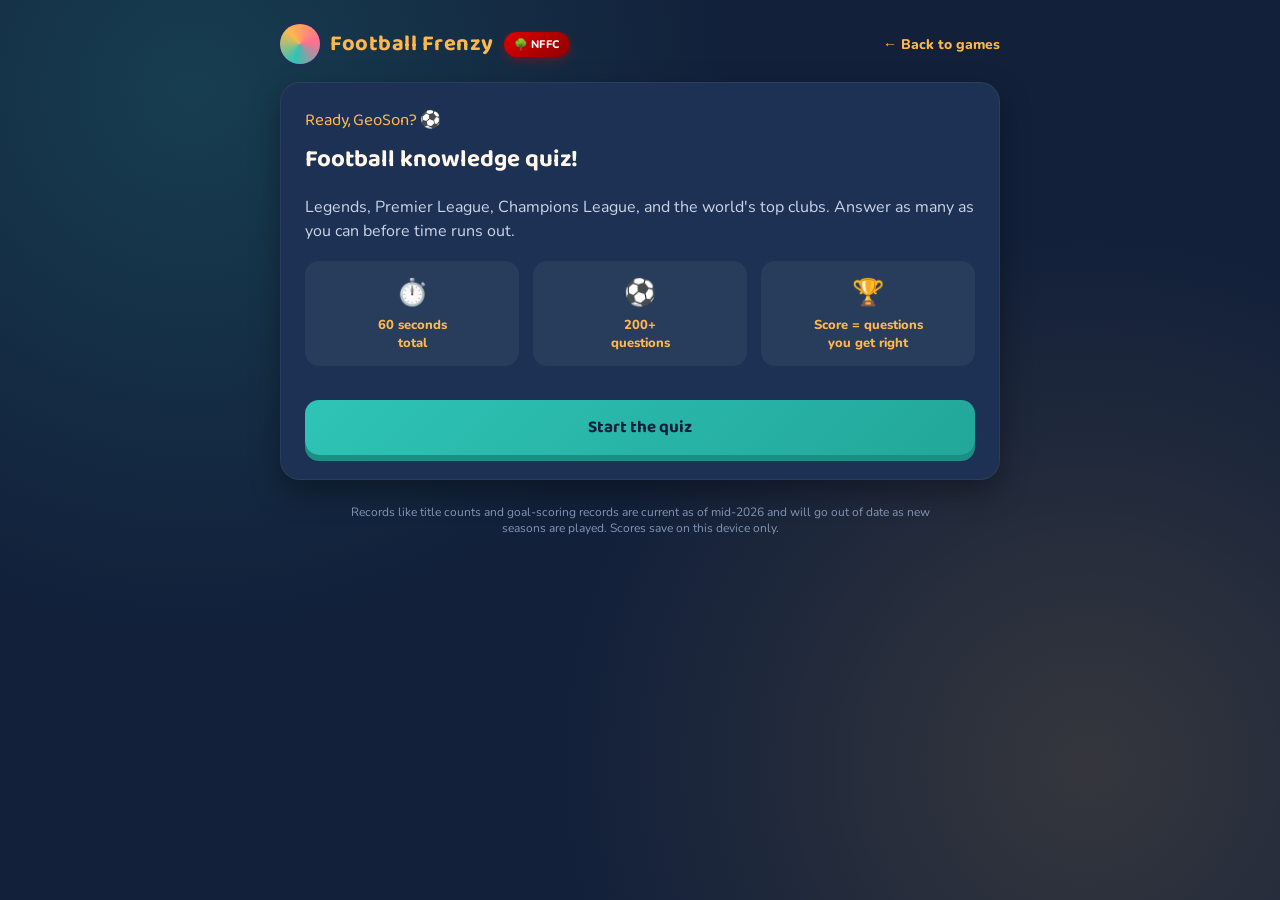
==== commit 50bee409: "cowork1 cowork1" ====
--- a/football-quiz.html
+++ b/football-quiz.html
@@ -6,6 +6,7 @@
 <title>Football Frenzy — Football Knowledge Quiz</title>
 <link rel="preconnect" href="https://fonts.googleapis.com">
 <link href="https://fonts.googleapis.com/css2?family=Baloo+2:wght@500;700;800&family=Nunito:wght@400;600;800&display=swap" rel="stylesheet">
+<link rel="stylesheet" href="stats.css">
 <style>
   :root{
     --navy:#12203A;
@@ -17,6 +18,7 @@
     --ink:#152238;
     --good:#3DCC7C;
     --bad:#FF5D5D;
+    --forest:#DD0000;
   }
   *{box-sizing:border-box;}
   body{
@@ -44,6 +46,12 @@
     box-shadow:0 0 0 3px var(--navy-light);
   }
   .brand h1{font-size:22px;color:var(--gold);letter-spacing:0.5px;}
+  .forest-chip{
+    background:linear-gradient(135deg,var(--forest),#8f0000);
+    color:#fff;font-size:11px;font-weight:800;
+    padding:5px 10px;border-radius:999px;letter-spacing:.3px;
+    box-shadow:0 4px 10px rgba(221,0,0,0.3);
+  }
 
   .card{
     width:100%;max-width:720px;
@@ -65,6 +73,7 @@
   }
   #start-screen .rule .emoji{font-size:26px;}
   #start-screen .rule .label{font-weight:800;font-size:13px;margin-top:6px;color:var(--gold);}
+  #start-greeting{font-family:'Baloo 2',sans-serif;font-size:17px;color:var(--gold);margin-bottom:6px;}
 
   input[type=text]{
     width:100%;padding:12px 14px;border-radius:12px;border:none;
@@ -146,6 +155,9 @@
   #results-screen{display:none;text-align:center;}
   #results-screen .score-big{font-family:'Baloo 2',sans-serif;font-size:52px;color:var(--gold);margin:6px 0;}
   #results-screen p{color:#CBD5E8;}
+  #results-message{font-family:'Baloo 2',sans-serif;font-size:17px;color:var(--cream);margin-top:2px;}
+  #category-breakdown{text-align:left;margin-top:22px;}
+  #category-breakdown h3{text-align:center;}
   #name-form{display:flex;gap:10px;margin-top:18px;}
   #name-form input{flex:1;}
   #name-form button{padding:0 18px;background:var(--pink);color:#fff;}
@@ -165,11 +177,13 @@
   <div class="brand">
     <div class="brand-badge"></div>
     <h1>Football Frenzy</h1>
+    <span class="forest-chip">🌳 NFFC</span>
   </div>
   <a href="index.html">&larr; Back to games</a>
 </div>
 
 <div class="card" id="start-screen">
+  <div id="start-greeting"></div>
   <h2>Football knowledge quiz!</h2>
   <p>Legends, Premier League, Champions League, and the world's top clubs. Answer as many as you can before time runs out.</p>
   <div class="rules">
@@ -197,6 +211,11 @@
   <h2>Full time!</h2>
   <p>Questions answered correctly:</p>
   <div class="score-big" id="final-score">0</div>
+  <div id="results-message"></div>
+  <div id="category-breakdown">
+    <h3 style="margin-top:22px;">How you did, by category</h3>
+    <div id="category-chart"></div>
+  </div>
   <form id="name-form">
     <input type="text" id="player-name" placeholder="Enter your name" maxlength="18" required>
     <button type="submit">Save score</button>
@@ -208,6 +227,7 @@
 
 <p class="footer-note">Records like title counts and goal-scoring records are current as of mid-2026 and will go out of date as new seasons are played. Scores save on this device only.</p>
 
+<script src="stats.js"></script>
 <script>
 /* ---------- Question bank ---------- */
 /* Each question: category, q (question text), options (4), answer (must match one option exactly) */
@@ -440,19 +460,36 @@
 {category:"World Football", q:"Which country is the home of football club Celtic?", options:["Scotland","Ireland","England","Wales"], answer:"Scotland"},
 {category:"World Football", q:"Which country is the home of football club Rangers, Celtic's biggest rival?", options:["Scotland","England","Wales","Ireland"], answer:"Scotland"},
 {category:"World Football", q:"What is the Celtic vs Rangers match commonly called?", options:["The Old Firm derby","The Tartan Derby","The Glasgow Cup","The Highland Derby"], answer:"The Old Firm derby"},
+
+// ===== FOREST CORNER (a little bonus for the reds) =====
+{category:"Forest Corner", q:"What is Nottingham Forest's nickname?", options:["The Tricky Trees","The Reds","The Foresters","The Garibaldis"], answer:"The Tricky Trees"},
+{category:"Forest Corner", q:"What is Nottingham Forest's home stadium called?", options:["The City Ground","Trent Bridge","The County Ground","Meadow Lane"], answer:"The City Ground"},
+{category:"Forest Corner", q:"How many European Cups did Nottingham Forest win in a row, in 1979 and 1980?", options:["2","1","3","4"], answer:"2"},
+{category:"Forest Corner", q:"What colour shirts does Nottingham Forest play in?", options:["Red","Blue","Green","Black and white stripes"], answer:"Red"},
+{category:"Forest Corner", q:"What does Cristiano Ronaldo shout when he does his famous jumping celebration?", options:["SIUUU","GOOOAL","VAMOS","OLE"], answer:"SIUUU"},
 ];
 
 const GAME_SECONDS = 60;
-const LEADERBOARD_KEY = "footballFrenzyLeaderboard";
 const LEADERBOARD_SIZE = 10;
+
+/* ================= SUPABASE CONFIG =================
+   Paste your Supabase project URL and anon public key below.
+   Find them in Supabase: Settings -> API.
+   This is the SAME URL and key in all three game files. */
+const SUPABASE_URL = "https://hucnucpfyjltlhmvprso.supabase.co";
+const SUPABASE_ANON_KEY = "eyJhbGciOiJIUzI1NiIsInR5cCI6IkpXVCJ9.eyJpc3MiOiJzdXBhYmFzZSIsInJlZiI6Imh1Y251Y3BmeWpsdGxobXZwcnNvIiwicm9sZSI6ImFub24iLCJpYXQiOjE3ODgwMDgzNjEsImV4cCI6MjEwMzU4NDM2MX0.DSjLCkiUWB47wVd4wnW_2RvWFoISbH80JI9ukB1bBdg";
+const GAME_ID = "football-frenzy";
+/* ==================================================== */
 
 let questionQueue = [];
 let queuePos = 0;
 let correctCount = 0;
+let answeredCount = 0;
 let timeLeft = GAME_SECONDS;
 let timerHandle = null;
 let answered = false;
 let gameRunning = false;
+let categoryStats = {};
 
 const startScreen = document.getElementById("start-screen");
 const gameScreen = document.getElementById("game-screen");
@@ -470,18 +507,24 @@
 const playerNameInput = document.getElementById("player-name");
 const leaderboardBody = document.querySelector("#leaderboard tbody");
 const playAgainBtn = document.getElementById("play-again-btn");
+const startGreetingEl = document.getElementById("start-greeting");
+const resultsMessageEl = document.getElementById("results-message");
+const categoryChartEl = document.getElementById("category-chart");
+
+if (startGreetingEl) startGreetingEl.textContent = `Ready, ${GZ.randomNickname()}? ⚽`;
 
 startBtn.addEventListener("click", startGame);
 playAgainBtn.addEventListener("click", () => {
   resultsScreen.style.display = "none";
   startScreen.style.display = "block";
+  if (startGreetingEl) startGreetingEl.textContent = `Go again, ${GZ.randomNickname()}? ⚽`;
 });
-nameForm.addEventListener("submit", (e) => {
+nameForm.addEventListener("submit", async (e) => {
   e.preventDefault();
   const name = playerNameInput.value.trim();
   if (!name) return;
-  saveScore(name, correctCount);
-  renderLeaderboard();
+  await saveScore(name, correctCount);
+  await renderLeaderboard();
   nameForm.style.display = "none";
 });
 
@@ -489,6 +532,8 @@
   questionQueue = shuffle([...QUESTIONS]);
   queuePos = 0;
   correctCount = 0;
+  answeredCount = 0;
+  categoryStats = {};
   gameRunning = true;
   nameForm.style.display = "flex";
   nameForm.reset && nameForm.reset();
@@ -562,9 +607,15 @@
   answered = true;
   Array.from(answersEl.children).forEach(b => b.disabled = true);
 
+  const cat = categoryTagEl.textContent;
+  if (!categoryStats[cat]) categoryStats[cat] = { correct: 0, total: 0 };
+  categoryStats[cat].total++;
+  answeredCount++;
+
   if (chosen === correct) {
     btn.classList.add("correct");
     correctCount++;
+    categoryStats[cat].correct++;
     feedbackEl.textContent = "Correct!";
     feedbackEl.style.color = "var(--good)";
   } else {
@@ -580,32 +631,79 @@
   setTimeout(loadQuestion, 500);
 }
 
+function resultsMessageFor(nickname, score) {
+  if (score >= 20) return `SIUUUU! ${score} correct — unstoppable, ${nickname}! 🔴🌳`;
+  if (score >= 10) return `Great round, ${nickname}! ${score} correct — proper Tricky Trees form. 🌳`;
+  if (score >= 1) return `Nice one, ${nickname}! ${score} correct. Have another go!`;
+  return `That's alright, ${nickname} — everyone misses now and then. Try again!`;
+}
+
 function endGame() {
   gameRunning = false;
   gameScreen.style.display = "none";
   resultsScreen.style.display = "block";
   finalScoreEl.textContent = correctCount;
   playerNameInput.value = "";
+
+  const nickname = GZ.randomNickname();
+  if (resultsMessageEl) resultsMessageEl.textContent = resultsMessageFor(nickname, correctCount);
+  if (categoryChartEl) GZ.renderCategoryChart(categoryChartEl, categoryStats);
+
+  const { newBadges } = GZ.recordResult(GAME_ID, correctCount, answeredCount);
+  GZ.announceBadges(newBadges);
+
   renderLeaderboard();
 }
 
-function getLeaderboard() {
+function isSupabaseConfigured() {
+  return SUPABASE_URL && SUPABASE_ANON_KEY &&
+    !SUPABASE_URL.includes("PASTE_YOUR") && !SUPABASE_ANON_KEY.includes("PASTE_YOUR");
+}
+
+async function getLeaderboard() {
+  if (!isSupabaseConfigured()) return [];
   try {
-    return JSON.parse(localStorage.getItem(LEADERBOARD_KEY)) || [];
-  } catch {
+    const url = `${SUPABASE_URL}/rest/v1/leaderboard?game=eq.${GAME_ID}&select=player_name,score&order=score.desc&limit=${LEADERBOARD_SIZE}`;
+    const res = await fetch(url, {
+      headers: {
+        "apikey": SUPABASE_ANON_KEY,
+        "Authorization": `Bearer ${SUPABASE_ANON_KEY}`
+      }
+    });
+    if (!res.ok) return [];
+    const data = await res.json();
+    return data.map(r => ({ name: r.player_name, points: r.score }));
+  } catch (e) {
+    console.error("Could not load leaderboard", e);
     return [];
   }
 }
 
-function saveScore(name, points) {
-  const board = getLeaderboard();
-  board.push({ name, points, date: new Date().toLocaleDateString() });
-  board.sort((a, b) => b.points - a.points);
-  localStorage.setItem(LEADERBOARD_KEY, JSON.stringify(board.slice(0, LEADERBOARD_SIZE)));
-}
-
-function renderLeaderboard() {
-  const board = getLeaderboard();
+async function saveScore(name, points) {
+  if (!isSupabaseConfigured()) return;
+  try {
+    await fetch(`${SUPABASE_URL}/rest/v1/leaderboard`, {
+      method: "POST",
+      headers: {
+        "apikey": SUPABASE_ANON_KEY,
+        "Authorization": `Bearer ${SUPABASE_ANON_KEY}`,
+        "Content-Type": "application/json",
+        "Prefer": "return=minimal"
+      },
+      body: JSON.stringify({ game: GAME_ID, player_name: name, score: points })
+    });
+  } catch (e) {
+    console.error("Could not save score", e);
+  }
+}
+
+async function renderLeaderboard() {
+  if (!isSupabaseConfigured()) {
+    leaderboardBody.innerHTML = "<tr><td colspan='3'>Leaderboard not set up yet.</td></tr>";
+    return;
+  }
+  leaderboardBody.innerHTML = "<tr><td colspan='3'>Loading top scores...</td></tr>";
+  const board = await getLeaderboard();
   leaderboardBody.innerHTML = "";
   if (board.length === 0) {
     leaderboardBody.innerHTML = "<tr><td colspan='3'>No scores yet. Be the first!</td></tr>";
--- a/stats.css
+++ b/stats.css
@@ -0,0 +1,75 @@
+/* ============================================================
+   Shared components for George's Game Zone — badges, streaks,
+   category charts and toast pop-ups. Loaded alongside stats.js
+   on every page.
+   ============================================================ */
+
+.gz-toast {
+  position: fixed;
+  left: 50%;
+  bottom: 26px;
+  transform: translateX(-50%) translateY(16px);
+  background: var(--navy-light, #1C3153);
+  color: var(--gold, #FFB84D);
+  border: 1px solid rgba(255, 184, 77, 0.4);
+  padding: 12px 22px;
+  border-radius: 14px;
+  font-family: 'Baloo 2', sans-serif;
+  font-weight: 700;
+  font-size: 15px;
+  box-shadow: 0 10px 26px rgba(0, 0, 0, 0.45);
+  opacity: 0;
+  pointer-events: none;
+  transition: opacity .25s ease, transform .25s ease;
+  z-index: 999;
+  max-width: 88vw;
+  text-align: center;
+}
+.gz-toast.show {
+  opacity: 1;
+  transform: translateX(-50%) translateY(0);
+}
+
+.gz-badges-grid {
+  display: grid;
+  grid-template-columns: repeat(auto-fill, minmax(92px, 1fr));
+  gap: 10px;
+  margin-top: 14px;
+}
+.gz-badge {
+  background: rgba(255, 255, 255, 0.05);
+  border-radius: 14px;
+  padding: 12px 6px;
+  text-align: center;
+  border: 1px solid rgba(255, 255, 255, 0.07);
+  transition: transform .15s ease;
+}
+.gz-badge.earned { border-color: rgba(255, 184, 77, 0.35); }
+.gz-badge.locked { opacity: 0.42; }
+.gz-badge-emoji { font-size: 24px; }
+.gz-badge-name { font-size: 10.5px; font-weight: 800; margin-top: 6px; color: var(--cream, #FFF8EA); line-height: 1.25; }
+
+.gz-streak-banner {
+  display: inline-flex;
+  align-items: center;
+  gap: 8px;
+  background: rgba(255, 184, 77, 0.12);
+  border: 1px solid rgba(255, 184, 77, 0.3);
+  padding: 8px 18px;
+  border-radius: 999px;
+  font-weight: 700;
+  font-size: 14px;
+  color: var(--cream, #FFF8EA);
+}
+.gz-flame { font-size: 18px; }
+
+.gz-chart { margin-top: 10px; }
+.gz-chart-row { display: flex; align-items: center; gap: 10px; margin-bottom: 9px; }
+.gz-chart-label { width: 112px; font-size: 12px; font-weight: 700; color: #CBD5E8; flex-shrink: 0; text-align: right; }
+.gz-chart-track { flex: 1; height: 14px; background: rgba(255, 255, 255, 0.08); border-radius: 8px; overflow: hidden; }
+.gz-chart-fill { height: 100%; background: linear-gradient(90deg, var(--teal, #2EC4B6), var(--gold, #FFB84D)); border-radius: 8px; transition: width .7s ease; }
+.gz-chart-value { width: 40px; font-size: 12px; font-weight: 800; color: var(--gold, #FFB84D); text-align: right; }
+
+@media (max-width: 480px) {
+  .gz-chart-label { width: 86px; font-size: 11px; }
+}
